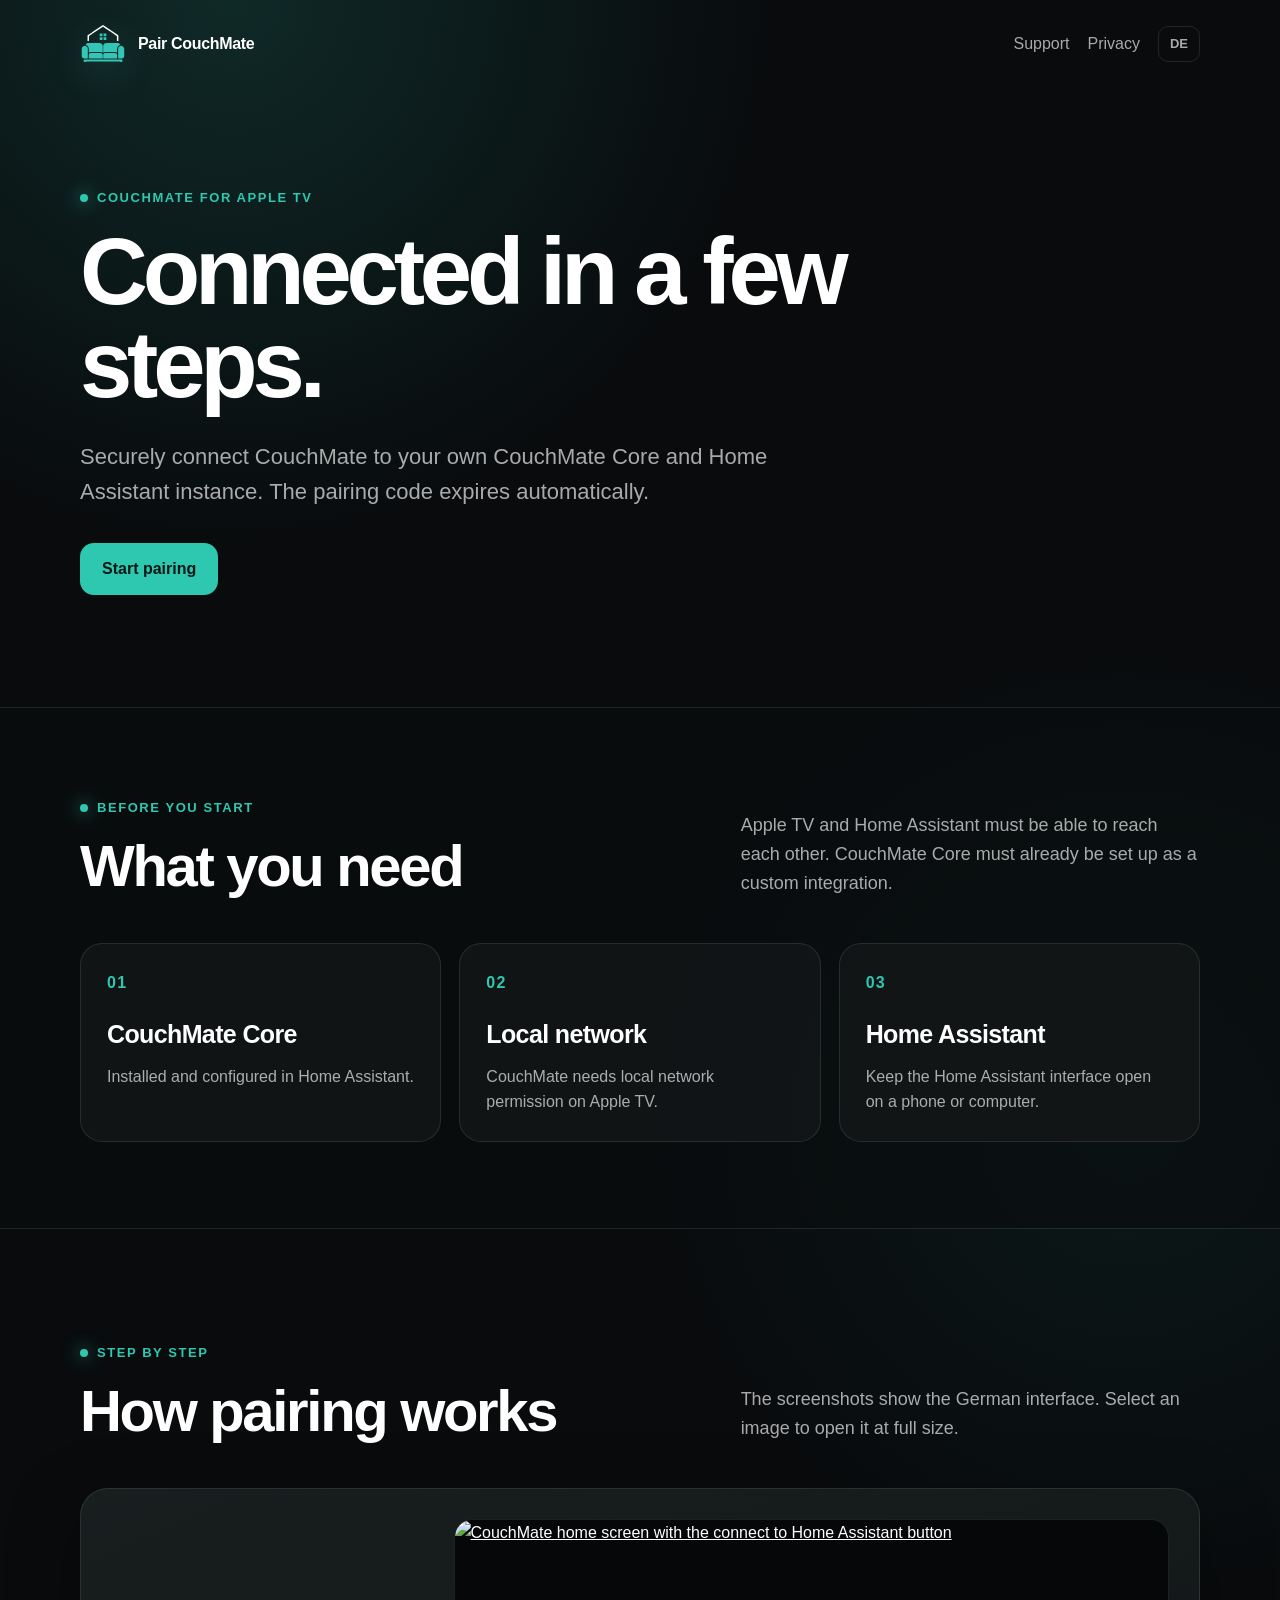
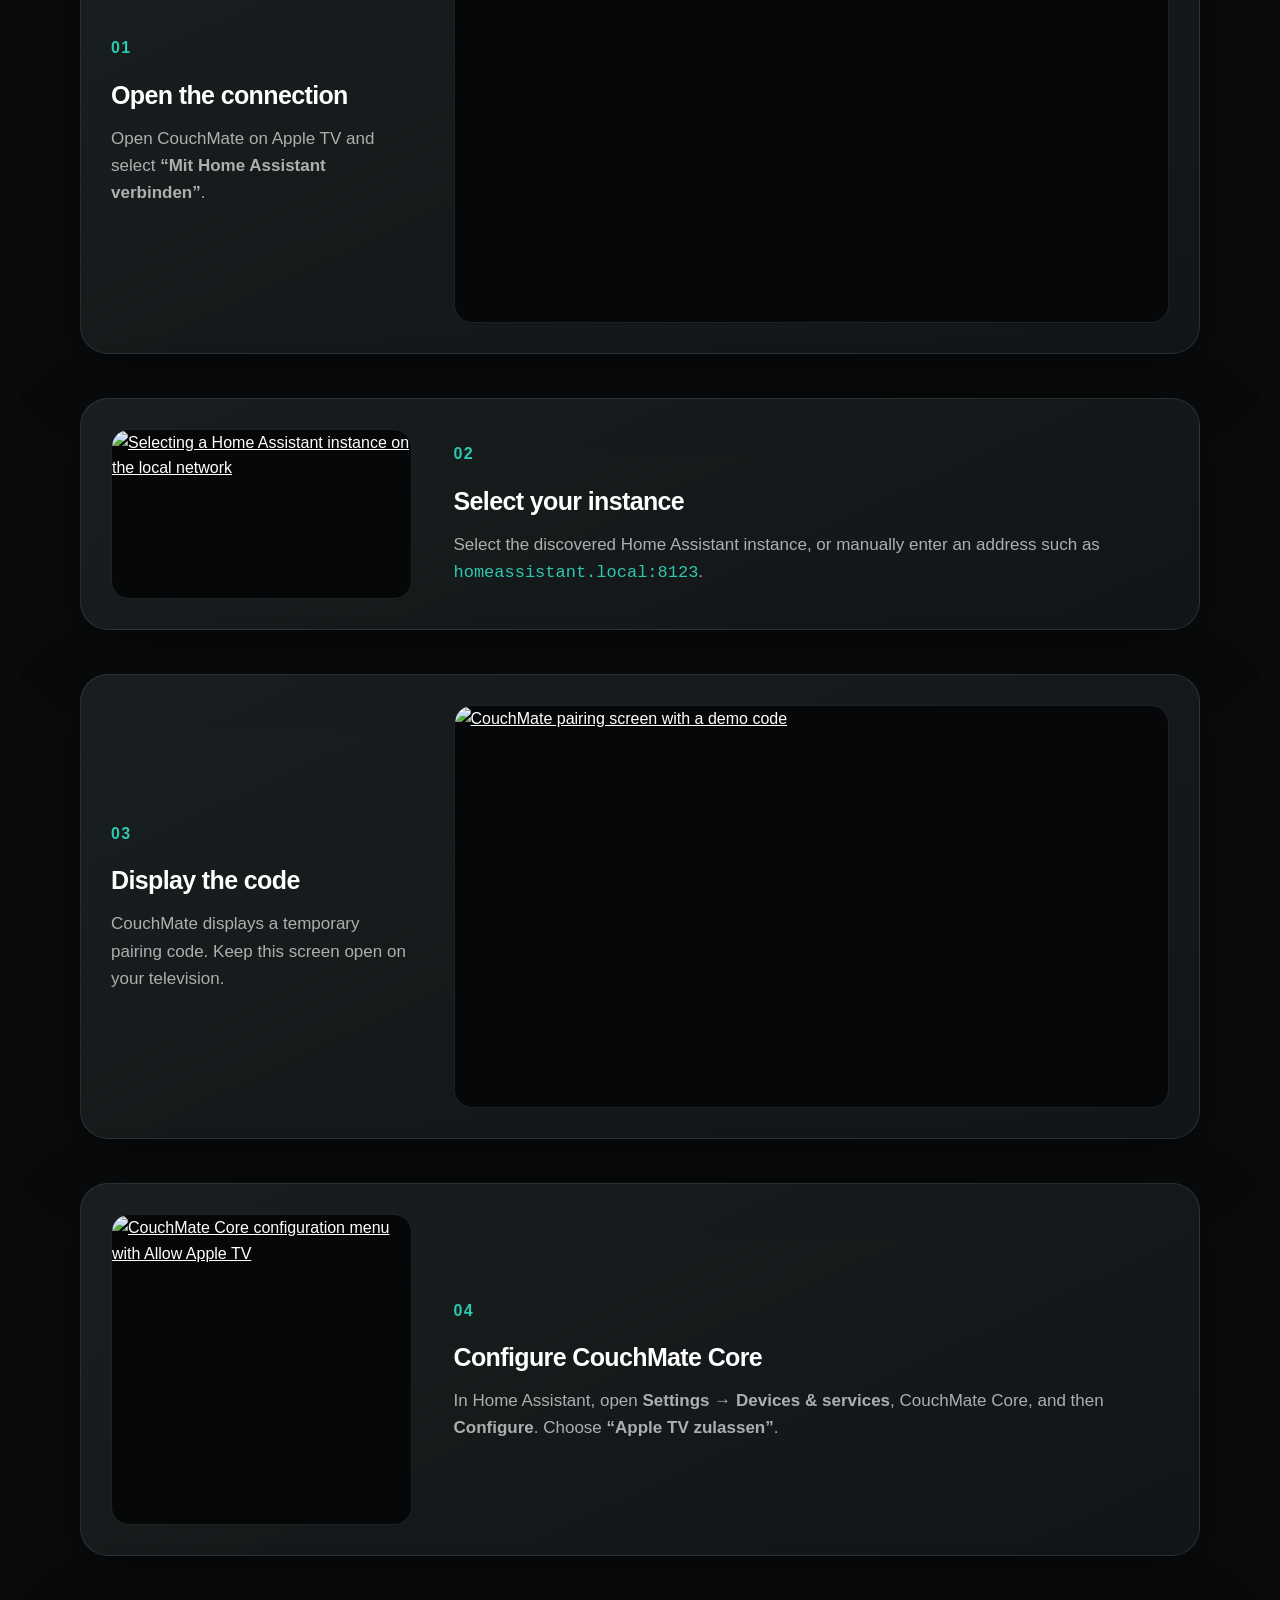
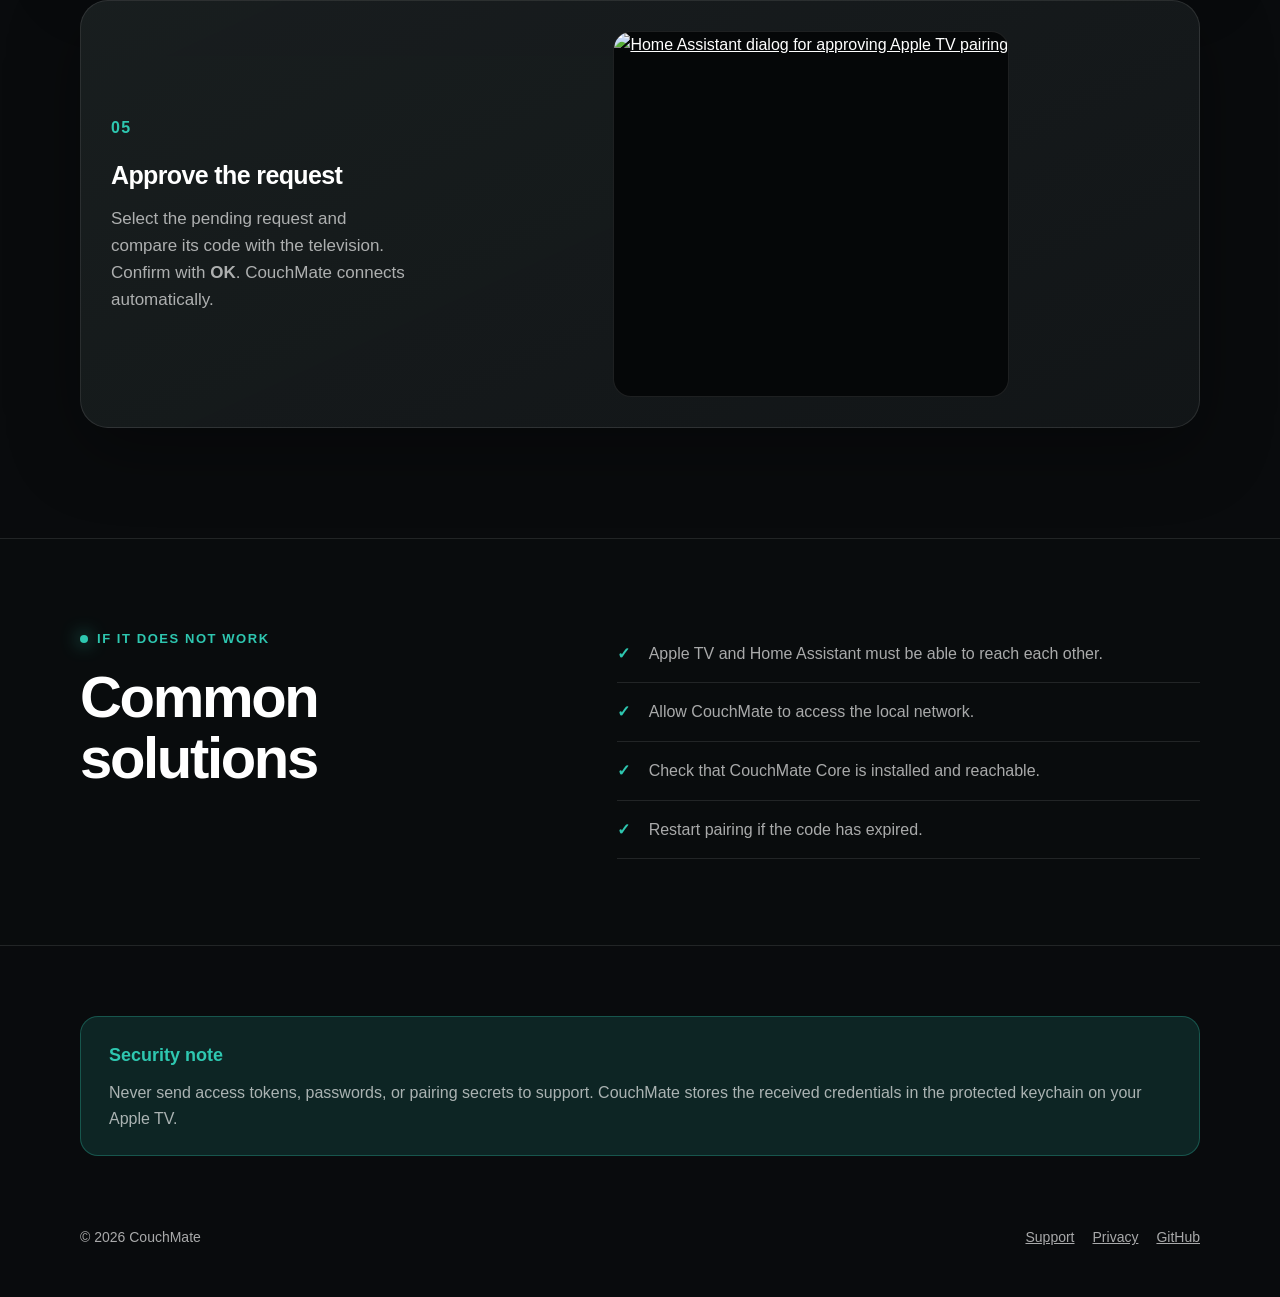
==== en.html @ 756164d5 "Publish CouchMate pairing guide" ====
<!doctype html>
<html lang="en">
<head>
  <meta charset="utf-8">
  <meta name="viewport" content="width=device-width, initial-scale=1">
  <meta name="description" content="Step-by-step guide to securely pair CouchMate on Apple TV with CouchMate Core and Home Assistant.">
  <meta name="theme-color" content="#090b0d">
  <title>Pair CouchMate</title>
  <link rel="icon" href="couchmate-icon.svg" type="image/svg+xml">
  <link rel="stylesheet" href="styles.css">
</head>
<body>
  <header class="site-header shell">
    <a class="brand" href="en.html" aria-label="CouchMate pairing guide home">
      <img class="brand-mark" src="couchmate-icon.svg" alt="" width="46" height="40">
      <span>Pair CouchMate</span>
    </a>
    <nav class="header-actions" aria-label="Page navigation">
      <a class="text-link" href="https://couchmatedev.github.io/Support/en.html">Support</a>
      <a class="text-link" href="https://couchmatedev.github.io/Privacy/en.html">Privacy</a>
      <a class="language-link" href="index.html" lang="de" hreflang="de" aria-label="Diese Seite auf Deutsch anzeigen">DE</a>
    </nav>
  </header>

  <main>
    <section class="hero shell">
      <p class="eyebrow">CouchMate for Apple TV</p>
      <h1>Connected in a few steps.</h1>
      <p class="hero-copy">Securely connect CouchMate to your own CouchMate Core and Home Assistant instance. The pairing code expires automatically.</p>
      <a class="button primary" href="#steps">Start pairing</a>
    </section>

    <section class="prerequisites">
      <div class="shell">
        <div class="section-heading"><div><p class="eyebrow">Before you start</p><h2>What you need</h2></div><p>Apple TV and Home Assistant must be able to reach each other. CouchMate Core must already be set up as a custom integration.</p></div>
        <div class="requirements">
          <article><span>01</span><h3>CouchMate Core</h3><p>Installed and configured in Home Assistant.</p></article>
          <article><span>02</span><h3>Local network</h3><p>CouchMate needs local network permission on Apple TV.</p></article>
          <article><span>03</span><h3>Home Assistant</h3><p>Keep the Home Assistant interface open on a phone or computer.</p></article>
        </div>
      </div>
    </section>

    <section class="steps-section shell" id="steps">
      <div class="section-heading"><div><p class="eyebrow">Step by step</p><h2>How pairing works</h2></div><p>The screenshots show the German interface. Select an image to open it at full size.</p></div>
      <ol class="steps">
        <li class="step"><div class="step-copy"><span class="step-number">01</span><h3>Open the connection</h3><p>Open CouchMate on Apple TV and select <strong>“Mit Home Assistant verbinden”</strong>.</p></div><a class="screenshot" href="assets/screenshots/01-start.png" target="_blank" rel="noopener"><img src="assets/screenshots/01-start.png" alt="CouchMate home screen with the connect to Home Assistant button" width="1600" height="900" loading="lazy"></a></li>
        <li class="step"><div class="step-copy"><span class="step-number">02</span><h3>Select your instance</h3><p>Select the discovered Home Assistant instance, or manually enter an address such as <code>homeassistant.local:8123</code>.</p></div><a class="screenshot" href="assets/screenshots/02-discovery.png" target="_blank" rel="noopener"><img src="assets/screenshots/02-discovery.png" alt="Selecting a Home Assistant instance on the local network" width="1600" height="900" loading="lazy"></a></li>
        <li class="step"><div class="step-copy"><span class="step-number">03</span><h3>Display the code</h3><p>CouchMate displays a temporary pairing code. Keep this screen open on your television.</p></div><a class="screenshot" href="assets/screenshots/03-pairing-code.png" target="_blank" rel="noopener"><img src="assets/screenshots/03-pairing-code.png" alt="CouchMate pairing screen with a demo code" width="1600" height="900" loading="lazy"></a></li>
        <li class="step portrait-step"><div class="step-copy"><span class="step-number">04</span><h3>Configure CouchMate Core</h3><p>In Home Assistant, open <strong>Settings → Devices &amp; services</strong>, CouchMate Core, and then <strong>Configure</strong>. Choose <strong>“Apple TV zulassen”</strong>.</p></div><a class="screenshot portrait" href="assets/screenshots/04-core-manage.png" target="_blank" rel="noopener"><img src="assets/screenshots/04-core-manage.png" alt="CouchMate Core configuration menu with Allow Apple TV" width="1232" height="1277" loading="lazy"></a></li>
        <li class="step portrait-step"><div class="step-copy"><span class="step-number">05</span><h3>Approve the request</h3><p>Select the pending request and compare its code with the television. Confirm with <strong>OK</strong>. CouchMate connects automatically.</p></div><a class="screenshot portrait" href="assets/screenshots/05-core-approve.png" target="_blank" rel="noopener"><img src="assets/screenshots/05-core-approve.png" alt="Home Assistant dialog for approving Apple TV pairing" width="1305" height="1205" loading="lazy"></a></li>
      </ol>
    </section>

    <section class="help"><div class="shell help-grid"><div><p class="eyebrow">If it does not work</p><h2>Common solutions</h2></div><ul><li>Apple TV and Home Assistant must be able to reach each other.</li><li>Allow CouchMate to access the local network.</li><li>Check that CouchMate Core is installed and reachable.</li><li>Restart pairing if the code has expired.</li></ul></div></section>
    <aside class="security shell"><strong>Security note</strong><p>Never send access tokens, passwords, or pairing secrets to support. CouchMate stores the received credentials in the protected keychain on your Apple TV.</p></aside>
  </main>

  <footer class="site-footer shell"><span>© 2026 CouchMate</span><nav class="footer-links" aria-label="Pairing, privacy and support links"><a href="https://couchmatedev.github.io/Support/en.html">Support</a><a href="https://couchmatedev.github.io/Privacy/en.html">Privacy</a><a href="https://github.com/couchmatedev/Pairing">GitHub</a></nav></footer>
</body>
</html>
---- styles.css ----
:root {
  color-scheme: dark;
  --background: #090b0d;
  --surface: rgba(19, 23, 24, 0.86);
  --surface-strong: #1b2021;
  --border: rgba(255, 255, 255, 0.1);
  --text: #fff;
  --muted: rgba(255, 255, 255, 0.65);
  --accent: #2ec7b0;
  --accent-soft: rgba(46, 199, 176, 0.14);
  --shadow: 0 22px 70px rgba(0, 0, 0, 0.34);
}

* { box-sizing: border-box; }
html { scroll-behavior: smooth; }
body {
  margin: 0;
  min-width: 320px;
  background: radial-gradient(circle at 18% 0%, rgba(46, 199, 176, 0.16), transparent 34rem), radial-gradient(circle at 88% 25%, rgba(46, 199, 176, 0.07), transparent 30rem), var(--background);
  color: var(--text);
  font-family: -apple-system, BlinkMacSystemFont, "Segoe UI", sans-serif;
  line-height: 1.6;
}
a { color: inherit; }
a:focus-visible { outline: 3px solid var(--accent); outline-offset: 4px; }
.shell { width: min(1120px, calc(100% - 40px)); margin: 0 auto; }
.site-header { display: flex; align-items: center; justify-content: space-between; min-height: 88px; gap: 24px; }
.brand { display: inline-flex; align-items: center; gap: 12px; text-decoration: none; font-weight: 740; letter-spacing: -0.02em; }
.brand-mark { display: block; width: 46px; height: 40px; object-fit: contain; filter: drop-shadow(0 8px 18px rgba(53, 197, 182, 0.22)); }
.header-actions, .footer-links { display: flex; align-items: center; gap: 18px; }
.text-link { color: var(--muted); text-decoration: none; }
.text-link:hover { color: var(--text); }
.language-link { min-width: 42px; padding: 7px 9px; border: 1px solid var(--border); border-radius: 10px; color: var(--muted); text-align: center; text-decoration: none; font-size: 13px; font-weight: 750; }
.hero { padding: 96px 0 112px; }
.eyebrow { display: inline-flex; align-items: center; gap: 9px; margin: 0 0 18px; color: var(--accent); font-size: 13px; font-weight: 800; letter-spacing: 0.12em; text-transform: uppercase; }
.eyebrow::before { width: 8px; height: 8px; border-radius: 50%; background: currentColor; content: ""; box-shadow: 0 0 18px currentColor; }
h1 { max-width: 900px; margin: 0; font-size: clamp(52px, 8vw, 94px); line-height: 0.98; letter-spacing: -0.055em; }
h2 { margin: 0; font-size: clamp(34px, 5vw, 58px); line-height: 1.05; letter-spacing: -0.04em; }
h3 { margin: 0; font-size: 25px; letter-spacing: -0.025em; }
.hero-copy { max-width: 720px; margin: 28px 0 34px; color: var(--muted); font-size: clamp(18px, 2vw, 22px); }
.button { display: inline-flex; align-items: center; justify-content: center; min-height: 52px; padding: 0 22px; border-radius: 14px; text-decoration: none; font-weight: 760; }
.button.primary { background: var(--accent); color: #041816; }
.prerequisites, .help { padding: 86px 0; border-block: 1px solid var(--border); background: rgba(10, 13, 14, 0.58); }
.section-heading { display: grid; grid-template-columns: minmax(0, 0.9fr) minmax(280px, 0.7fr); gap: 70px; align-items: end; margin-bottom: 46px; }
.section-heading > p { margin: 0; color: var(--muted); font-size: 18px; }
.requirements { display: grid; grid-template-columns: repeat(3, 1fr); gap: 18px; }
.requirements article { padding: 26px; border: 1px solid var(--border); border-radius: 22px; background: var(--surface); }
.requirements article > span, .step-number { color: var(--accent); font-weight: 850; letter-spacing: 0.08em; }
.requirements h3 { margin-top: 18px; }
.requirements p, .step-copy p, .security p { margin: 10px 0 0; color: var(--muted); }
.steps-section { padding: 110px 0; }
.steps { display: grid; gap: 44px; margin: 0; padding: 0; list-style: none; }
.step { display: grid; grid-template-columns: minmax(240px, 0.42fr) minmax(0, 1fr); gap: 42px; align-items: center; padding: 30px; border: 1px solid var(--border); border-radius: 28px; background: linear-gradient(155deg, rgba(27, 32, 33, 0.9), rgba(19, 23, 24, 0.92)); box-shadow: var(--shadow); }
.step:nth-child(even) .step-copy { order: 2; }
.step-copy h3 { margin-top: 14px; }
.step-copy p { font-size: 17px; }
code { color: var(--accent); overflow-wrap: anywhere; }
.screenshot { display: block; overflow: hidden; border: 1px solid var(--border); border-radius: 18px; background: #050708; }
.screenshot img { display: block; width: 100%; height: auto; transition: transform 180ms ease; }
.screenshot:hover img { transform: scale(1.012); }
.screenshot.portrait { max-width: 620px; justify-self: center; }
.help-grid { display: grid; grid-template-columns: 0.8fr 1fr; gap: 70px; align-items: start; }
.help ul { margin: 0; padding: 0; list-style: none; }
.help li { padding: 16px 0 16px 32px; border-bottom: 1px solid var(--border); color: var(--muted); position: relative; }
.help li::before { position: absolute; left: 0; color: var(--accent); content: "✓"; font-weight: 900; }
.security { margin-top: 70px; padding: 24px 28px; border: 1px solid rgba(46, 199, 176, 0.3); border-radius: 18px; background: var(--accent-soft); }
.security strong { color: var(--accent); font-size: 18px; }
.site-footer { display: flex; justify-content: space-between; gap: 24px; padding: 70px 0 48px; color: var(--muted); font-size: 14px; }
.footer-links { flex-wrap: wrap; }

@media (max-width: 820px) {
  .section-heading, .help-grid { grid-template-columns: 1fr; gap: 20px; }
  .requirements { grid-template-columns: 1fr; }
  .step, .step:nth-child(even) { grid-template-columns: 1fr; }
  .step:nth-child(even) .step-copy { order: initial; }
}

@media (max-width: 560px) {
  .shell { width: min(100% - 28px, 1120px); }
  .site-header { align-items: flex-start; padding: 18px 0; }
  .header-actions { gap: 10px; }
  .header-actions .text-link { display: none; }
  .hero { padding: 58px 0 76px; }
  h1 { font-size: clamp(46px, 15vw, 66px); }
  .prerequisites, .help, .steps-section { padding: 66px 0; }
  .step { padding: 18px; gap: 24px; border-radius: 22px; }
  .site-footer { flex-direction: column; }
}

@media (prefers-reduced-motion: reduce) {
  html { scroll-behavior: auto; }
  *, *::before, *::after { transition: none !important; }
}
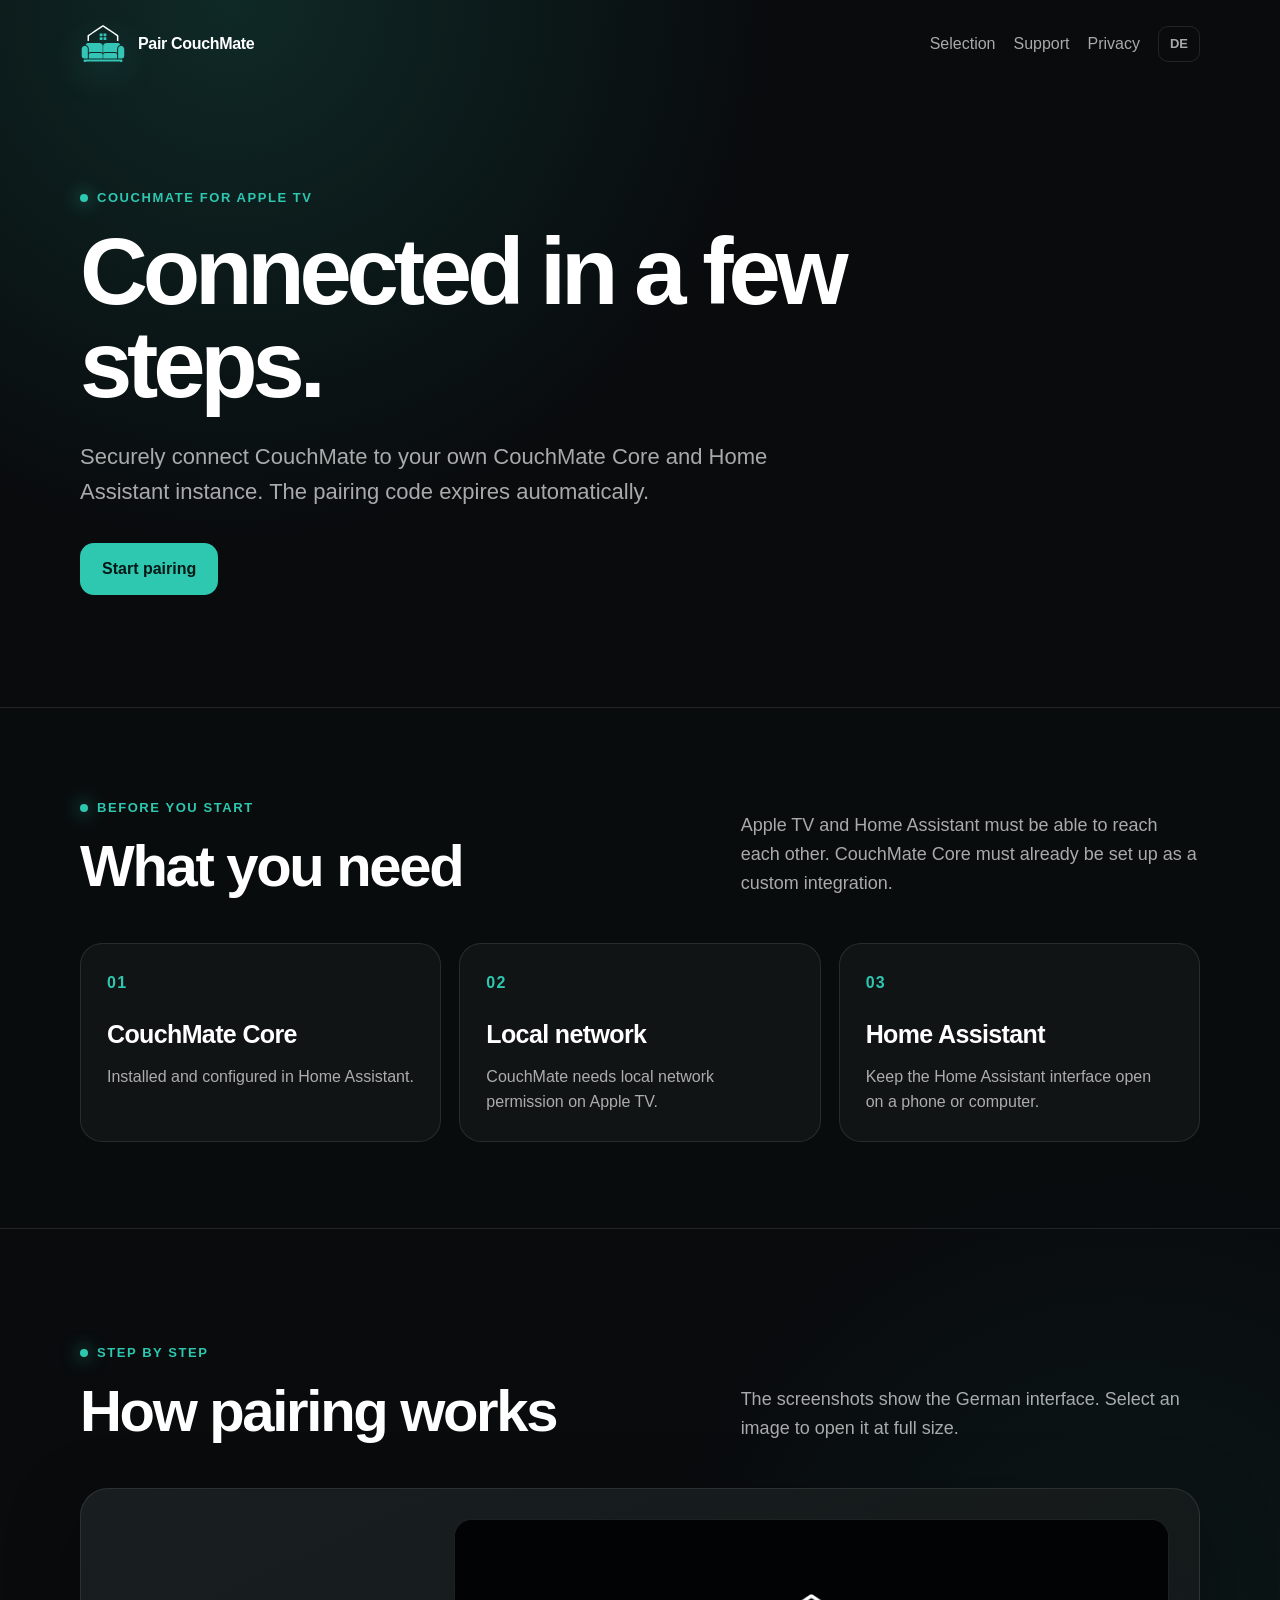
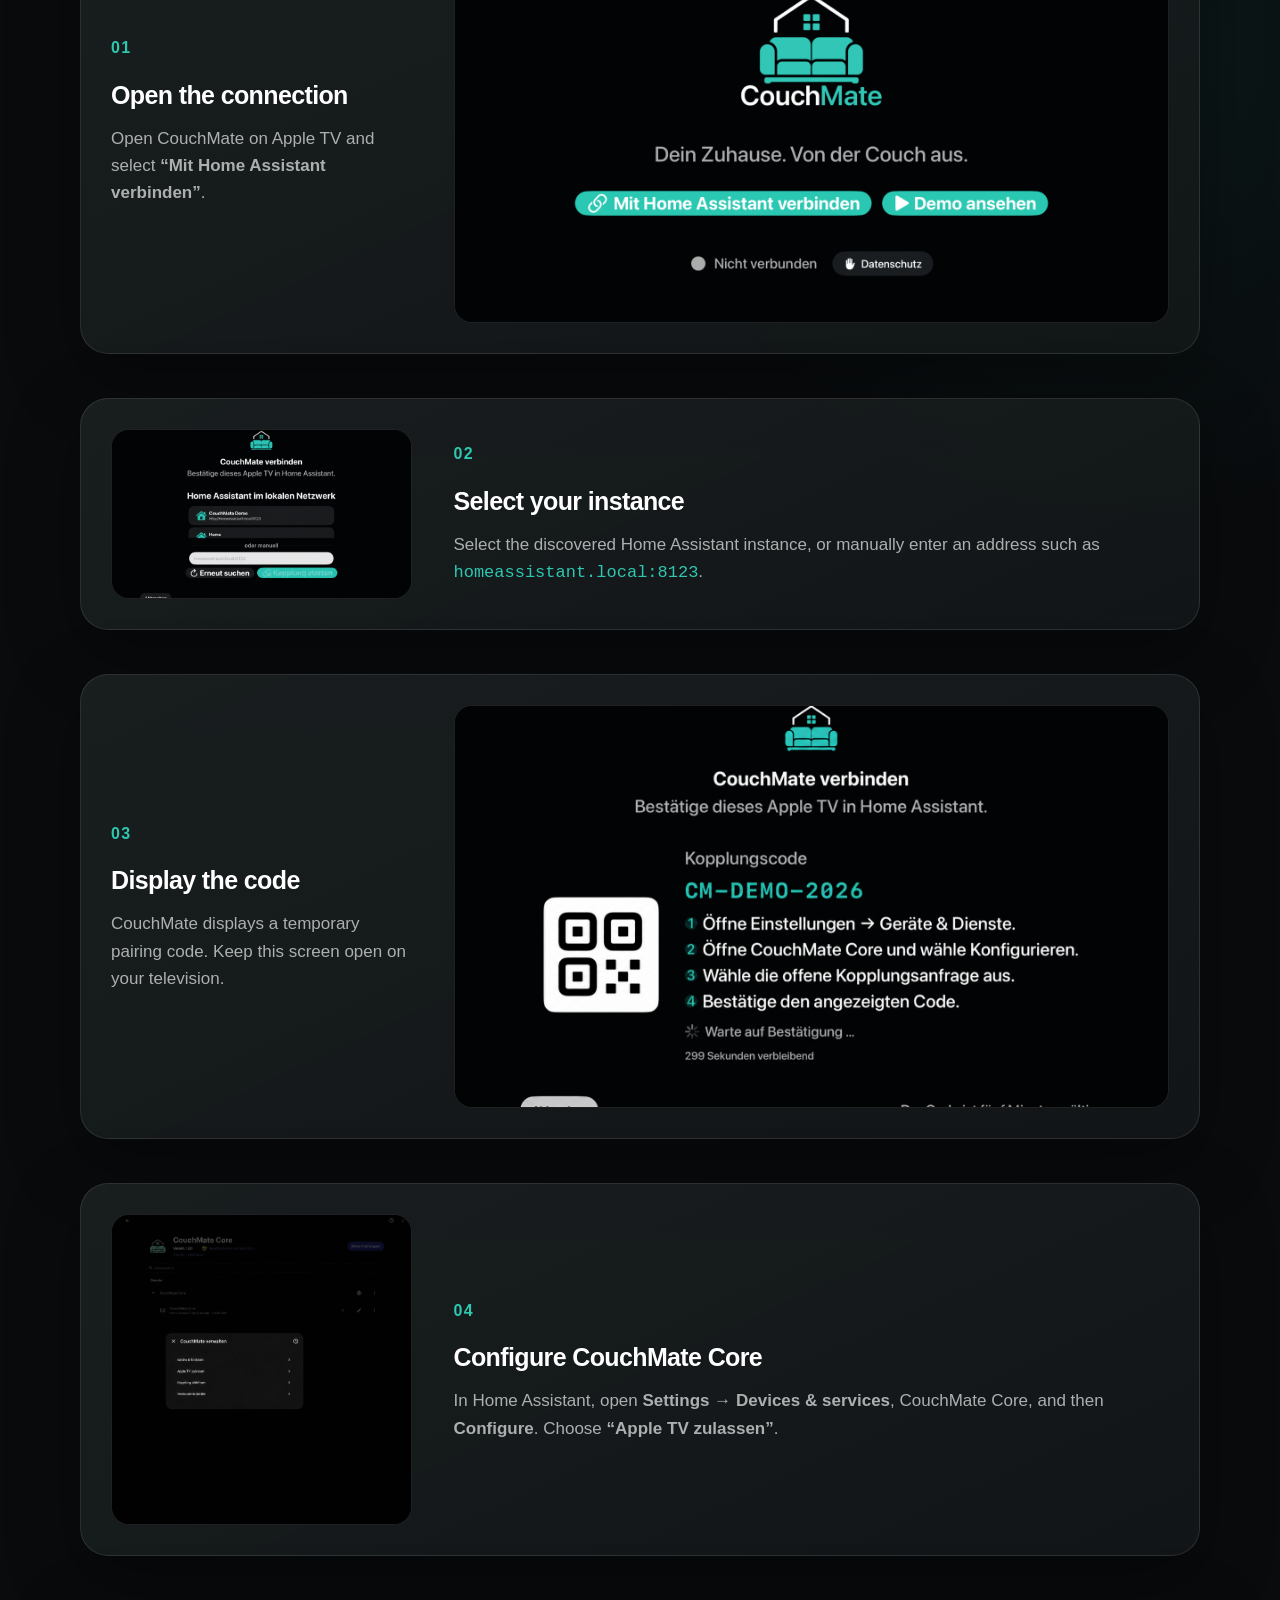
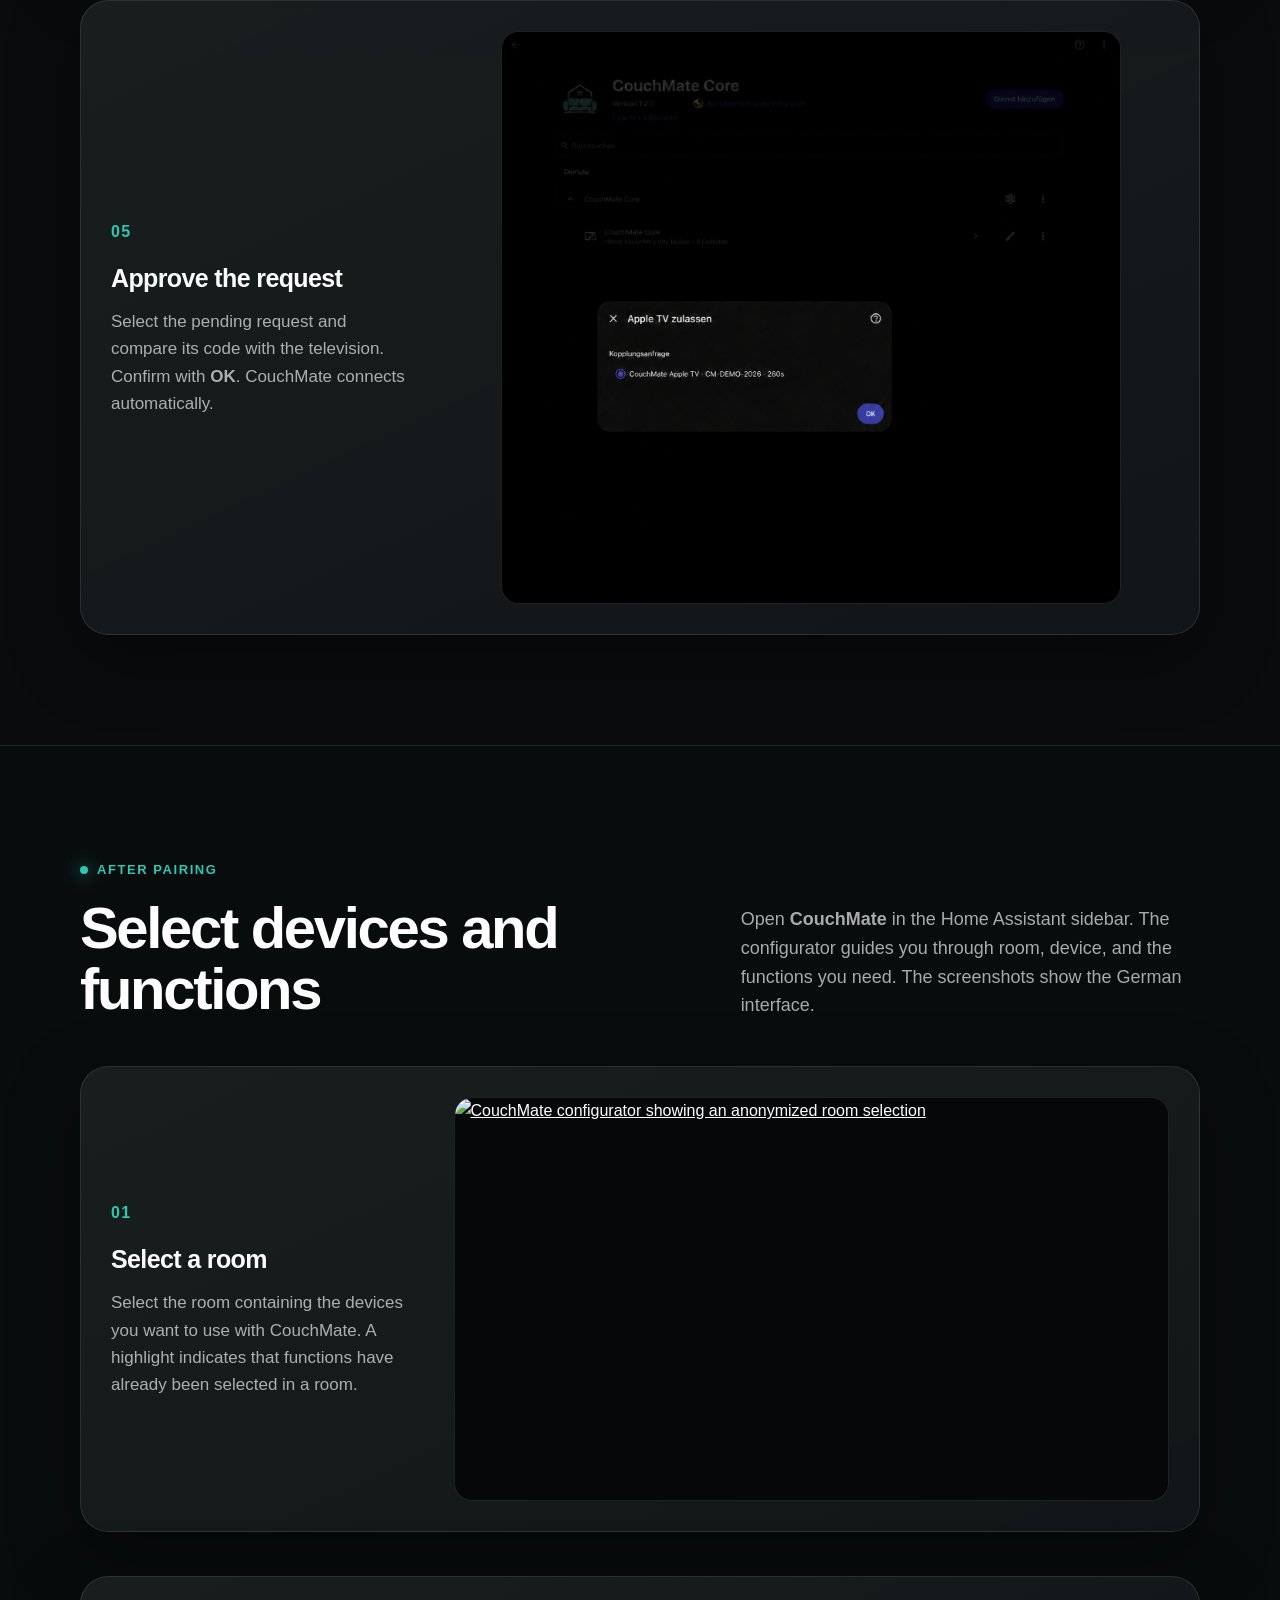
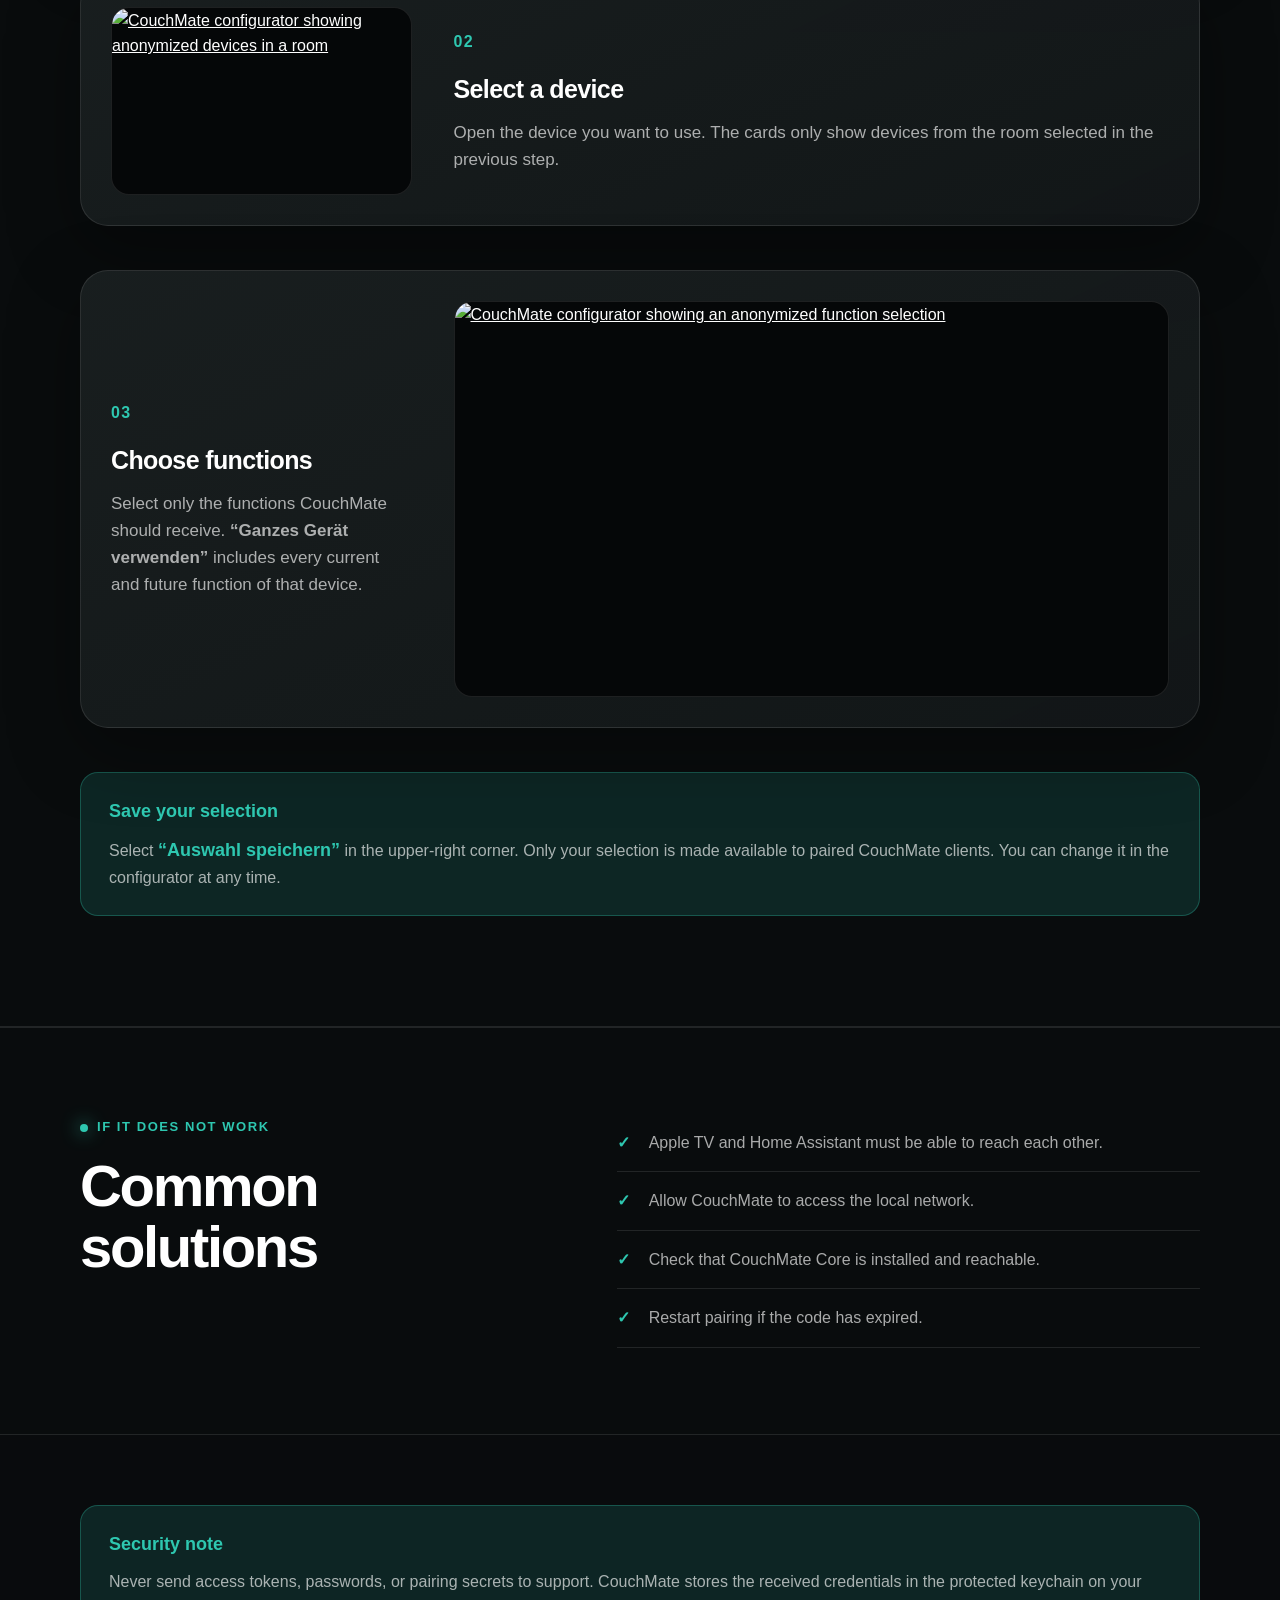
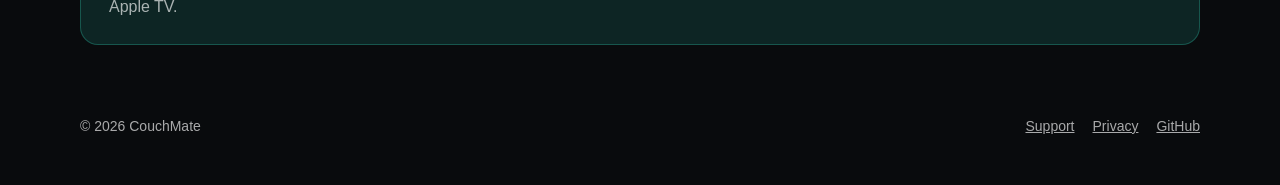
==== commit e11f2014: "Document Core selection workflow" ====
--- a/en.html
+++ b/en.html
@@ -3,7 +3,7 @@
 <head>
   <meta charset="utf-8">
   <meta name="viewport" content="width=device-width, initial-scale=1">
-  <meta name="description" content="Step-by-step guide to securely pair CouchMate on Apple TV with CouchMate Core and Home Assistant.">
+  <meta name="description" content="Step-by-step guide to securely pair CouchMate on Apple TV and select devices and functions in CouchMate Core.">
   <meta name="theme-color" content="#090b0d">
   <title>Pair CouchMate</title>
   <link rel="icon" href="couchmate-icon.svg" type="image/svg+xml">
@@ -16,6 +16,7 @@
       <span>Pair CouchMate</span>
     </a>
     <nav class="header-actions" aria-label="Page navigation">
+      <a class="text-link" href="#selection">Selection</a>
       <a class="text-link" href="https://couchmatedev.github.io/Support/en.html">Support</a>
       <a class="text-link" href="https://couchmatedev.github.io/Privacy/en.html">Privacy</a>
       <a class="language-link" href="index.html" lang="de" hreflang="de" aria-label="Diese Seite auf Deutsch anzeigen">DE</a>
@@ -52,6 +53,18 @@
       </ol>
     </section>
 
+    <section class="selection-guide" id="selection">
+      <div class="shell">
+        <div class="section-heading"><div><p class="eyebrow">After pairing</p><h2>Select devices and functions</h2></div><p>Open <strong>CouchMate</strong> in the Home Assistant sidebar. The configurator guides you through room, device, and the functions you need. The screenshots show the German interface.</p></div>
+        <ol class="steps">
+          <li class="step"><div class="step-copy"><span class="step-number">01</span><h3>Select a room</h3><p>Select the room containing the devices you want to use with CouchMate. A highlight indicates that functions have already been selected in a room.</p></div><a class="screenshot" href="assets/screenshots/06-select-room.png" target="_blank" rel="noopener"><img src="assets/screenshots/06-select-room.png" alt="CouchMate configurator showing an anonymized room selection" width="1672" height="941" loading="lazy"></a></li>
+          <li class="step"><div class="step-copy"><span class="step-number">02</span><h3>Select a device</h3><p>Open the device you want to use. The cards only show devices from the room selected in the previous step.</p></div><a class="screenshot" href="assets/screenshots/07-select-device.png" target="_blank" rel="noopener"><img src="assets/screenshots/07-select-device.png" alt="CouchMate configurator showing anonymized devices in a room" width="1586" height="992" loading="lazy"></a></li>
+          <li class="step"><div class="step-copy"><span class="step-number">03</span><h3>Choose functions</h3><p>Select only the functions CouchMate should receive. <strong>“Ganzes Gerät verwenden”</strong> includes every current and future function of that device.</p></div><a class="screenshot" href="assets/screenshots/08-select-functions.png" target="_blank" rel="noopener"><img src="assets/screenshots/08-select-functions.png" alt="CouchMate configurator showing an anonymized function selection" width="1688" height="932" loading="lazy"></a></li>
+        </ol>
+        <aside class="selection-note"><strong>Save your selection</strong><p>Select <strong>“Auswahl speichern”</strong> in the upper-right corner. Only your selection is made available to paired CouchMate clients. You can change it in the configurator at any time.</p></aside>
+      </div>
+    </section>
+
     <section class="help"><div class="shell help-grid"><div><p class="eyebrow">If it does not work</p><h2>Common solutions</h2></div><ul><li>Apple TV and Home Assistant must be able to reach each other.</li><li>Allow CouchMate to access the local network.</li><li>Check that CouchMate Core is installed and reachable.</li><li>Restart pairing if the code has expired.</li></ul></div></section>
     <aside class="security shell"><strong>Security note</strong><p>Never send access tokens, passwords, or pairing secrets to support. CouchMate stores the received credentials in the protected keychain on your Apple TV.</p></aside>
   </main>
--- a/styles.css
+++ b/styles.css
@@ -40,14 +40,14 @@
 .hero-copy { max-width: 720px; margin: 28px 0 34px; color: var(--muted); font-size: clamp(18px, 2vw, 22px); }
 .button { display: inline-flex; align-items: center; justify-content: center; min-height: 52px; padding: 0 22px; border-radius: 14px; text-decoration: none; font-weight: 760; }
 .button.primary { background: var(--accent); color: #041816; }
-.prerequisites, .help { padding: 86px 0; border-block: 1px solid var(--border); background: rgba(10, 13, 14, 0.58); }
+.prerequisites, .help, .selection-guide { padding: 86px 0; border-block: 1px solid var(--border); background: rgba(10, 13, 14, 0.58); }
 .section-heading { display: grid; grid-template-columns: minmax(0, 0.9fr) minmax(280px, 0.7fr); gap: 70px; align-items: end; margin-bottom: 46px; }
 .section-heading > p { margin: 0; color: var(--muted); font-size: 18px; }
 .requirements { display: grid; grid-template-columns: repeat(3, 1fr); gap: 18px; }
 .requirements article { padding: 26px; border: 1px solid var(--border); border-radius: 22px; background: var(--surface); }
 .requirements article > span, .step-number { color: var(--accent); font-weight: 850; letter-spacing: 0.08em; }
 .requirements h3 { margin-top: 18px; }
-.requirements p, .step-copy p, .security p { margin: 10px 0 0; color: var(--muted); }
+.requirements p, .step-copy p, .security p, .selection-note p { margin: 10px 0 0; color: var(--muted); }
 .steps-section { padding: 110px 0; }
 .steps { display: grid; gap: 44px; margin: 0; padding: 0; list-style: none; }
 .step { display: grid; grid-template-columns: minmax(240px, 0.42fr) minmax(0, 1fr); gap: 42px; align-items: center; padding: 30px; border: 1px solid var(--border); border-radius: 28px; background: linear-gradient(155deg, rgba(27, 32, 33, 0.9), rgba(19, 23, 24, 0.92)); box-shadow: var(--shadow); }
@@ -59,6 +59,9 @@
 .screenshot img { display: block; width: 100%; height: auto; transition: transform 180ms ease; }
 .screenshot:hover img { transform: scale(1.012); }
 .screenshot.portrait { max-width: 620px; justify-self: center; }
+.selection-guide { padding: 110px 0; }
+.selection-note { margin-top: 44px; padding: 24px 28px; border: 1px solid rgba(46, 199, 176, 0.3); border-radius: 18px; background: var(--accent-soft); }
+.selection-note strong { color: var(--accent); font-size: 18px; }
 .help-grid { display: grid; grid-template-columns: 0.8fr 1fr; gap: 70px; align-items: start; }
 .help ul { margin: 0; padding: 0; list-style: none; }
 .help li { padding: 16px 0 16px 32px; border-bottom: 1px solid var(--border); color: var(--muted); position: relative; }
@@ -82,7 +85,7 @@
   .header-actions .text-link { display: none; }
   .hero { padding: 58px 0 76px; }
   h1 { font-size: clamp(46px, 15vw, 66px); }
-  .prerequisites, .help, .steps-section { padding: 66px 0; }
+  .prerequisites, .help, .steps-section, .selection-guide { padding: 66px 0; }
   .step { padding: 18px; gap: 24px; border-radius: 22px; }
   .site-footer { flex-direction: column; }
 }
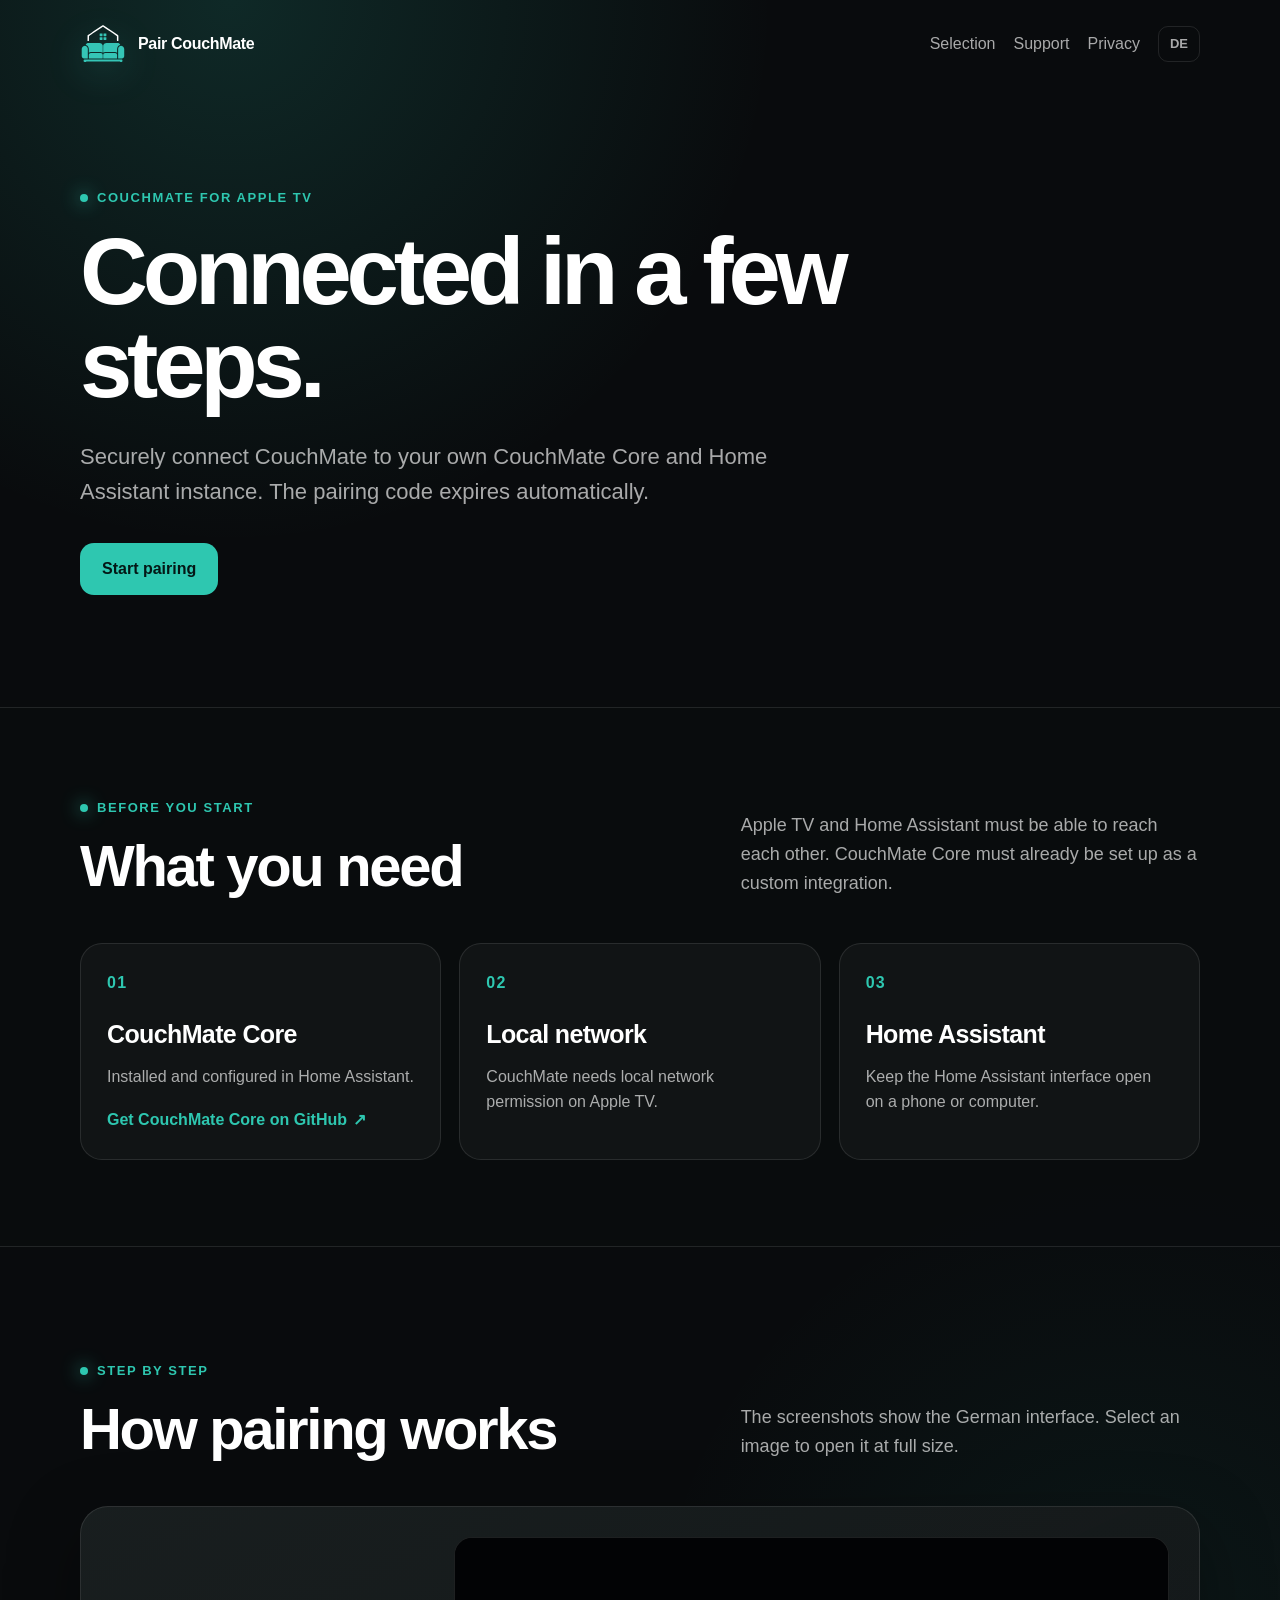
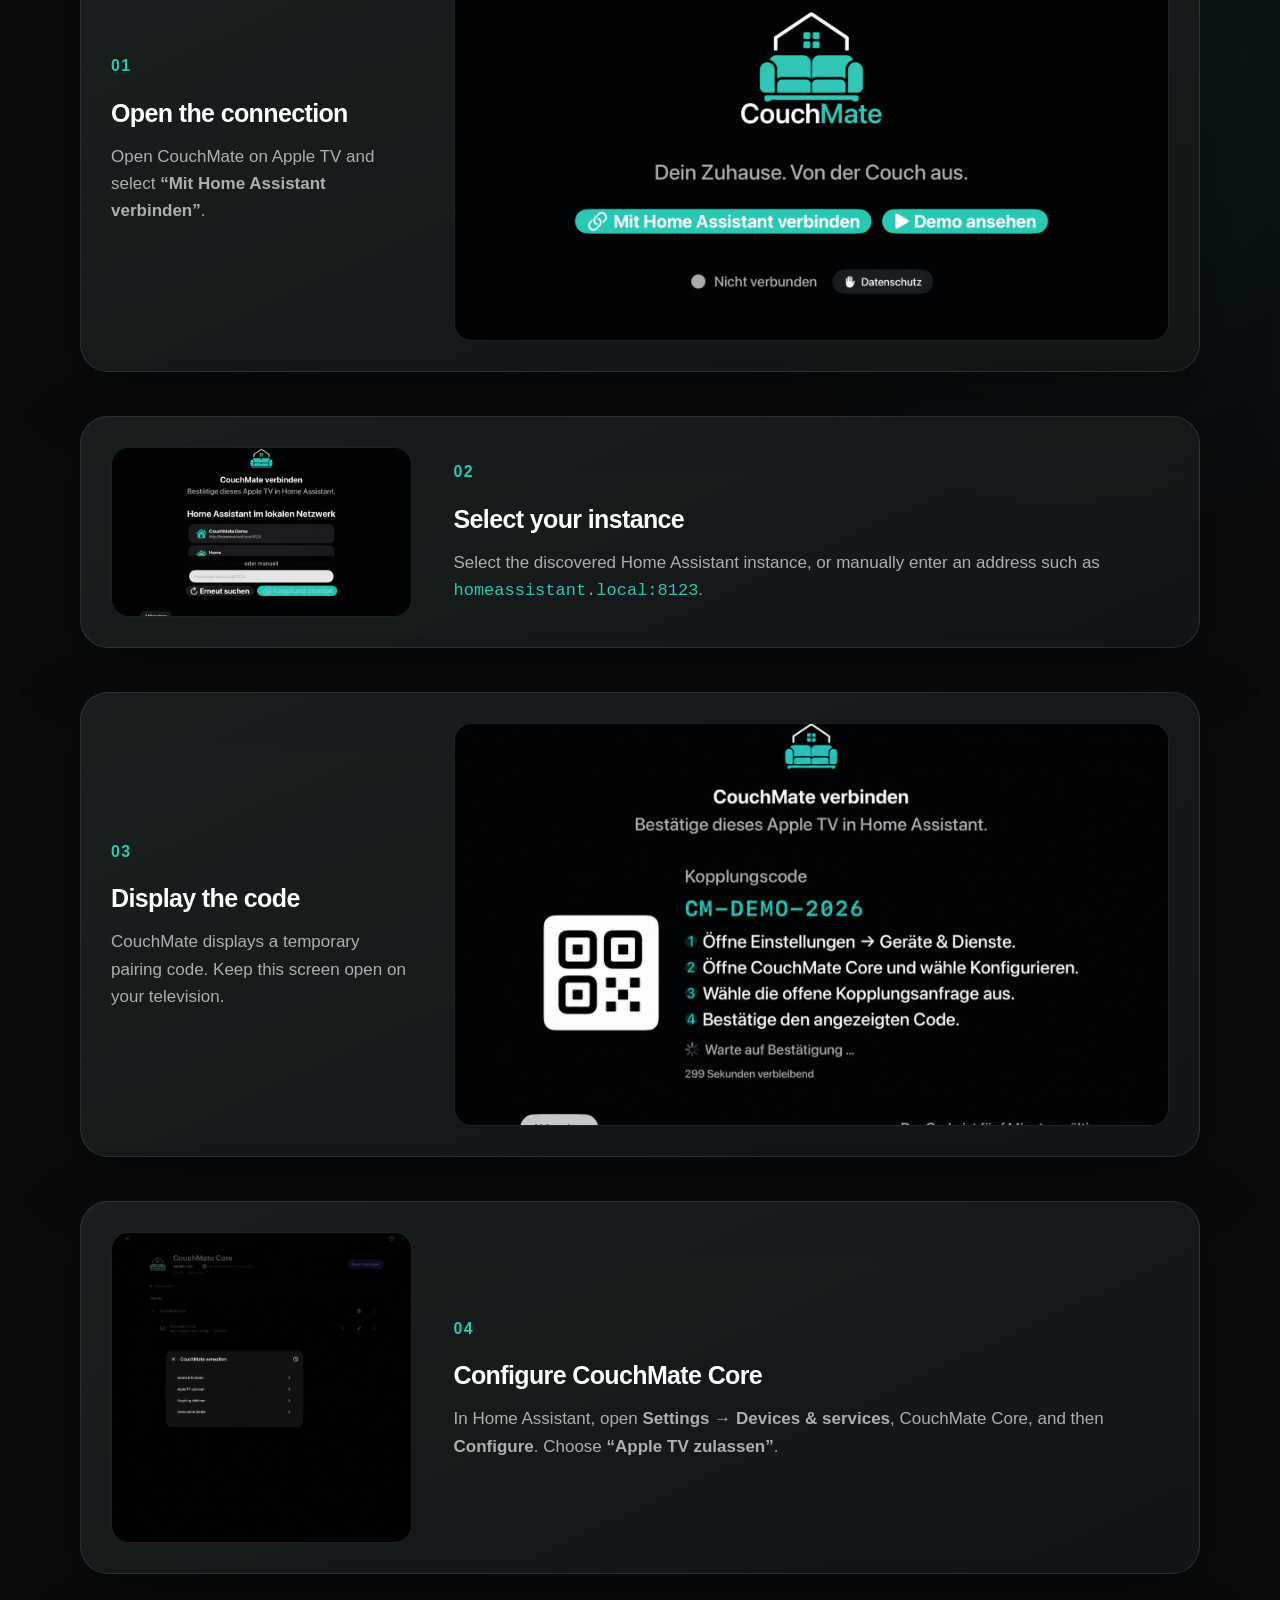
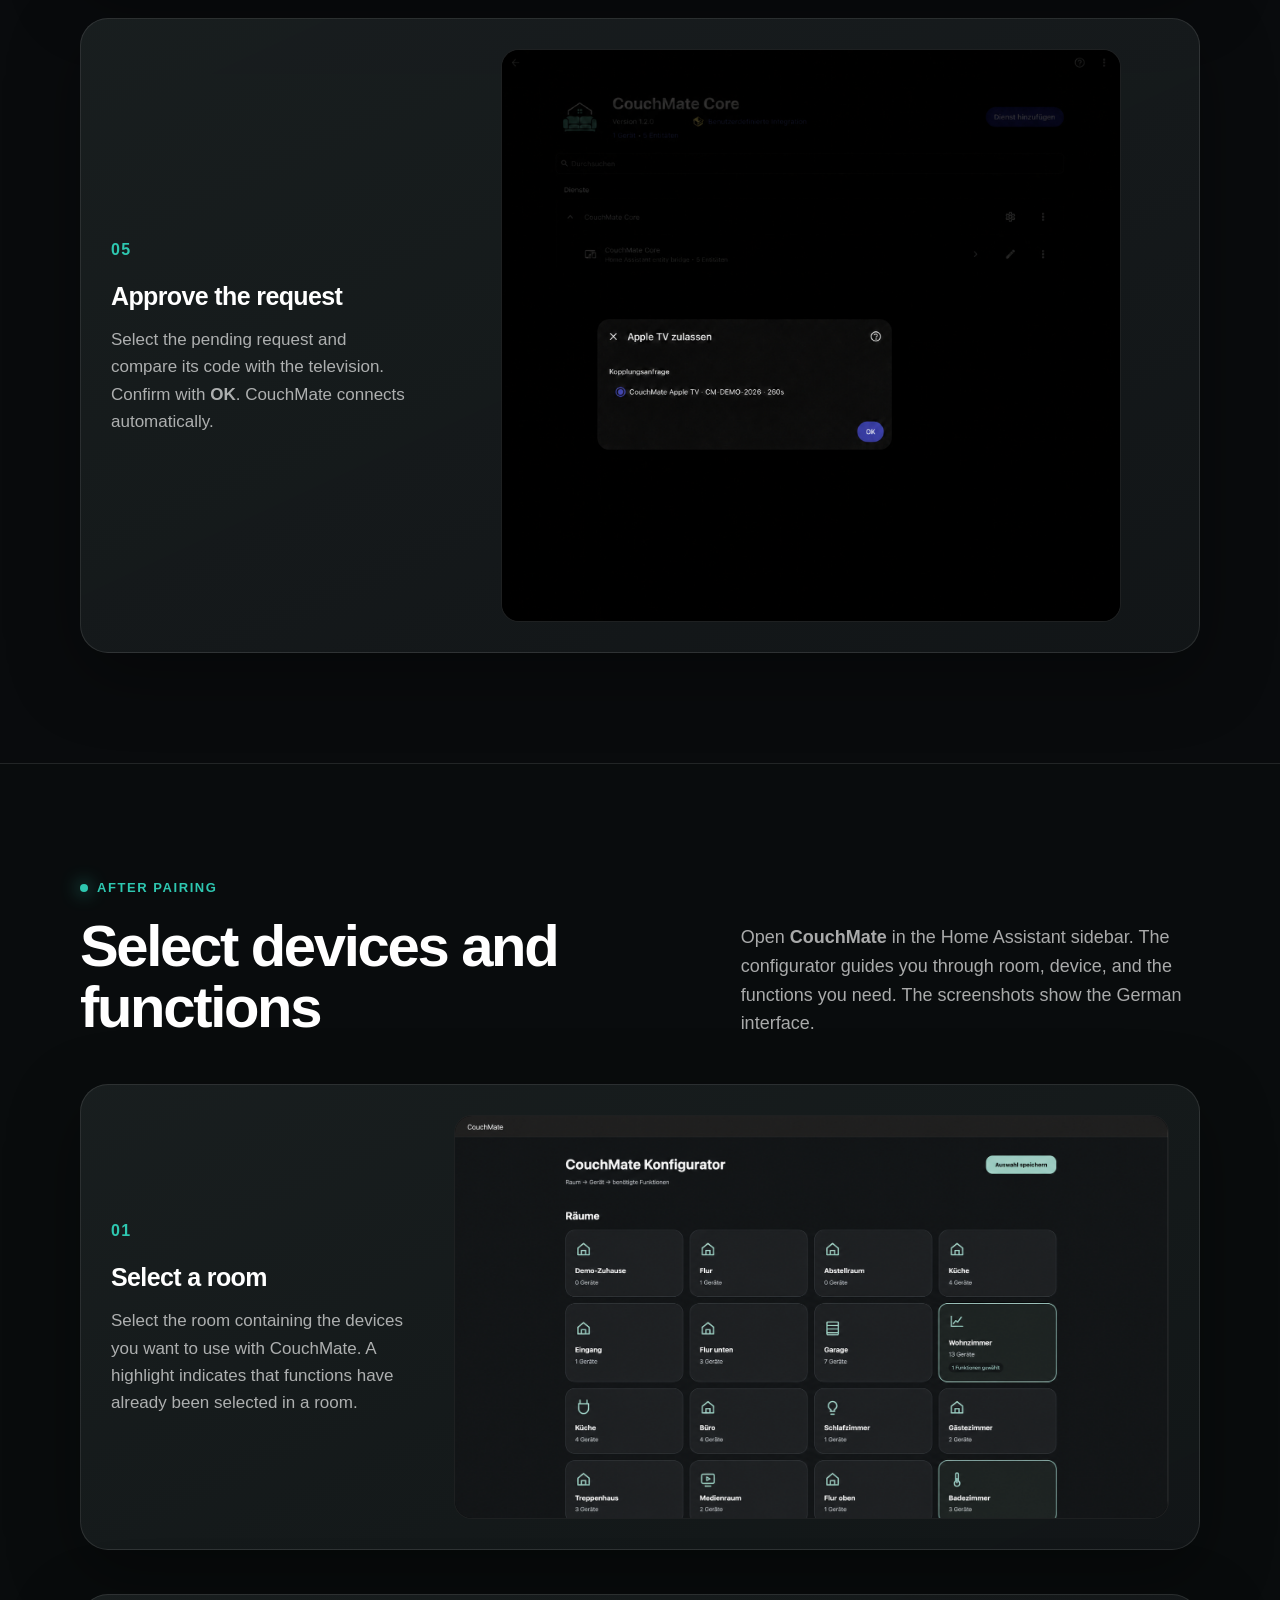
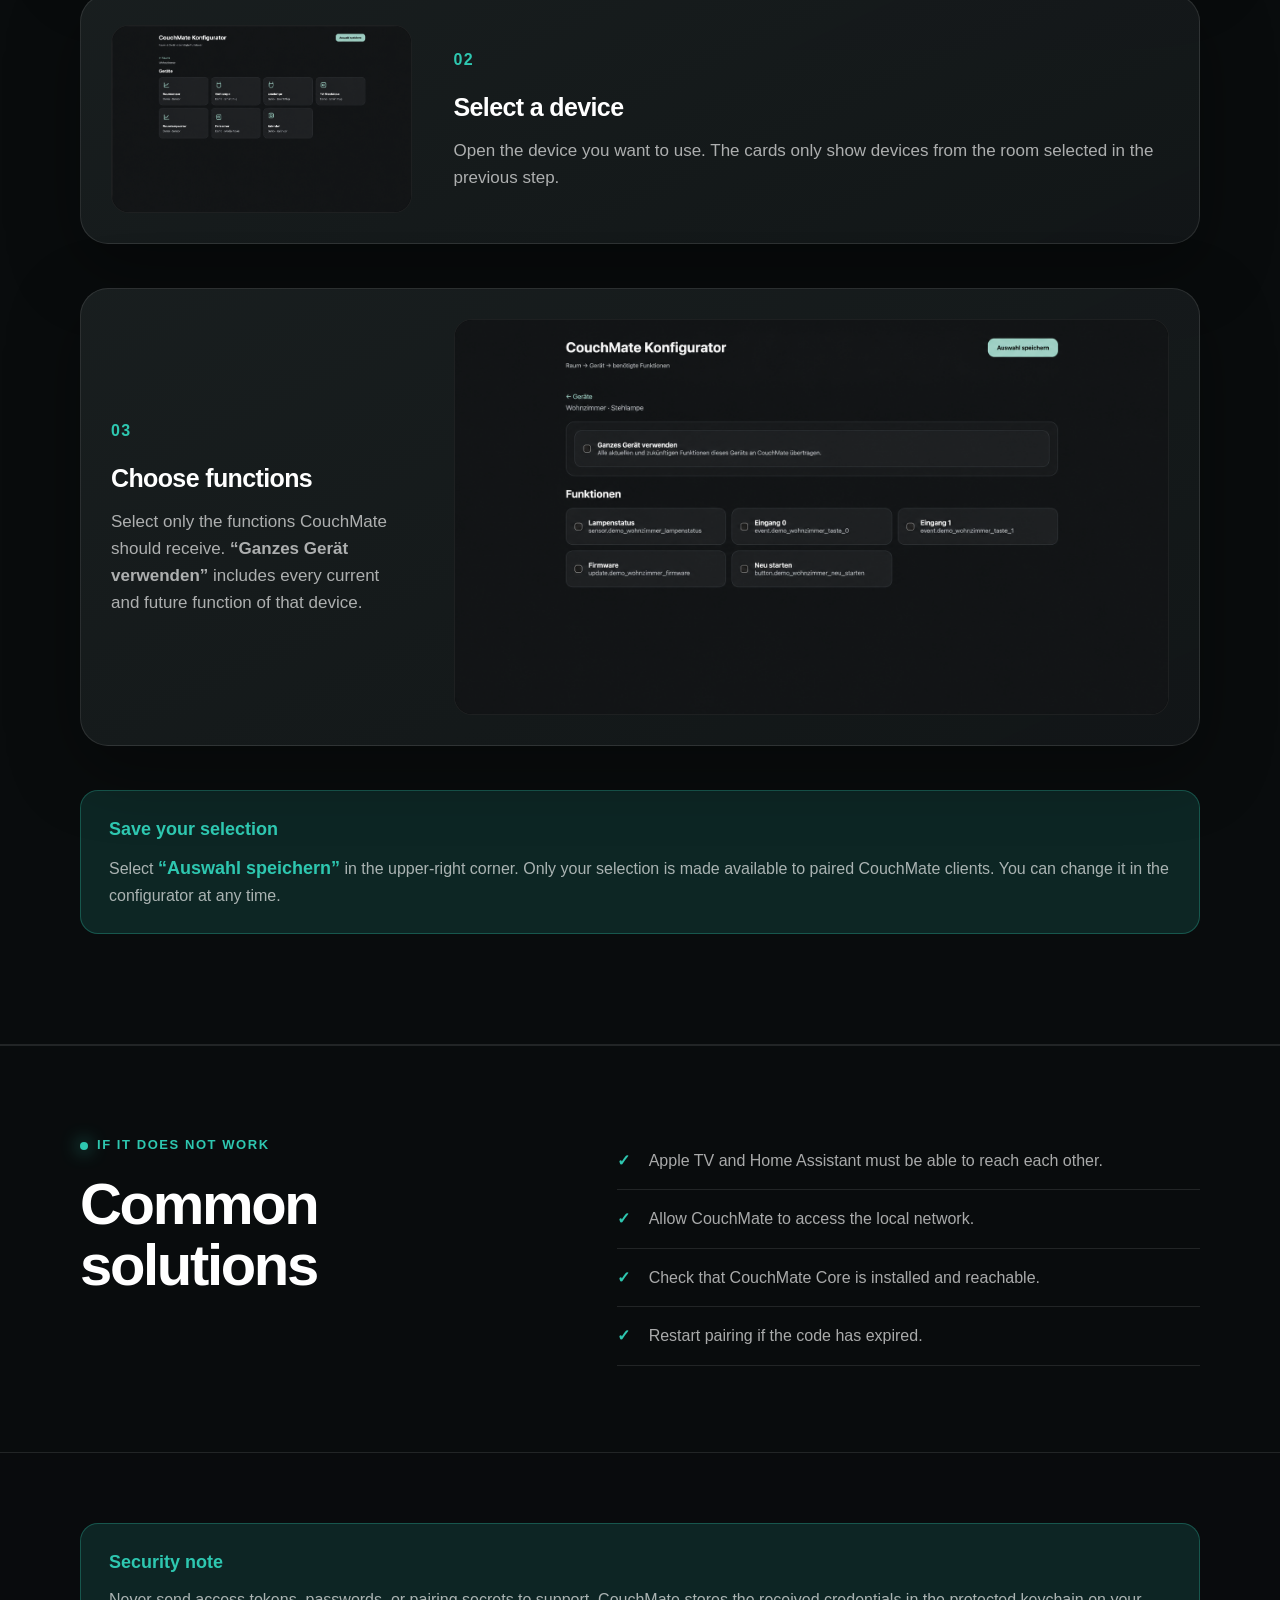
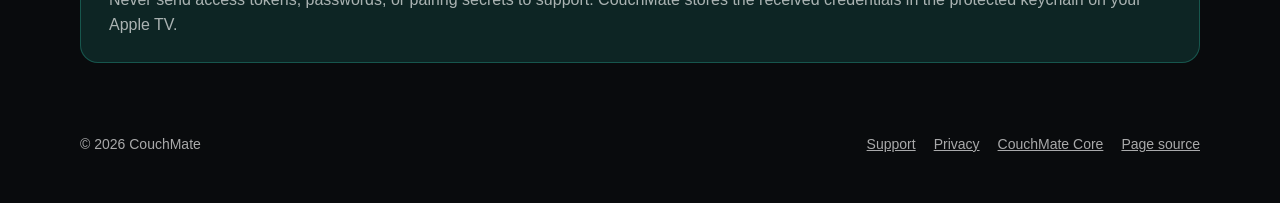
==== commit 2f18351c: "Link official CouchMate Core repository" ====
--- a/en.html
+++ b/en.html
@@ -35,7 +35,12 @@
       <div class="shell">
         <div class="section-heading"><div><p class="eyebrow">Before you start</p><h2>What you need</h2></div><p>Apple TV and Home Assistant must be able to reach each other. CouchMate Core must already be set up as a custom integration.</p></div>
         <div class="requirements">
-          <article><span>01</span><h3>CouchMate Core</h3><p>Installed and configured in Home Assistant.</p></article>
+          <article>
+            <span>01</span>
+            <h3>CouchMate Core</h3>
+            <p>Installed and configured in Home Assistant.</p>
+            <a class="resource-link" href="https://github.com/couchmatedev/CouchMate-Core" target="_blank" rel="noopener noreferrer">Get CouchMate Core on GitHub <span aria-hidden="true">↗</span></a>
+          </article>
           <article><span>02</span><h3>Local network</h3><p>CouchMate needs local network permission on Apple TV.</p></article>
           <article><span>03</span><h3>Home Assistant</h3><p>Keep the Home Assistant interface open on a phone or computer.</p></article>
         </div>
@@ -69,6 +74,6 @@
     <aside class="security shell"><strong>Security note</strong><p>Never send access tokens, passwords, or pairing secrets to support. CouchMate stores the received credentials in the protected keychain on your Apple TV.</p></aside>
   </main>
 
-  <footer class="site-footer shell"><span>© 2026 CouchMate</span><nav class="footer-links" aria-label="Pairing, privacy and support links"><a href="https://couchmatedev.github.io/Support/en.html">Support</a><a href="https://couchmatedev.github.io/Privacy/en.html">Privacy</a><a href="https://github.com/couchmatedev/Pairing">GitHub</a></nav></footer>
+  <footer class="site-footer shell"><span>© 2026 CouchMate</span><nav class="footer-links" aria-label="CouchMate Core, pairing, privacy, and support links"><a href="https://couchmatedev.github.io/Support/en.html">Support</a><a href="https://couchmatedev.github.io/Privacy/en.html">Privacy</a><a href="https://github.com/couchmatedev/CouchMate-Core">CouchMate Core</a><a href="https://github.com/couchmatedev/Pairing">Page source</a></nav></footer>
 </body>
 </html>
--- a/styles.css
+++ b/styles.css
@@ -48,6 +48,8 @@
 .requirements article > span, .step-number { color: var(--accent); font-weight: 850; letter-spacing: 0.08em; }
 .requirements h3 { margin-top: 18px; }
 .requirements p, .step-copy p, .security p, .selection-note p { margin: 10px 0 0; color: var(--muted); }
+.resource-link { display: inline-flex; align-items: center; gap: 6px; margin-top: 18px; color: var(--accent); font-weight: 760; text-decoration: none; }
+.resource-link:hover { text-decoration: underline; text-underline-offset: 4px; }
 .steps-section { padding: 110px 0; }
 .steps { display: grid; gap: 44px; margin: 0; padding: 0; list-style: none; }
 .step { display: grid; grid-template-columns: minmax(240px, 0.42fr) minmax(0, 1fr); gap: 42px; align-items: center; padding: 30px; border: 1px solid var(--border); border-radius: 28px; background: linear-gradient(155deg, rgba(27, 32, 33, 0.9), rgba(19, 23, 24, 0.92)); box-shadow: var(--shadow); }
